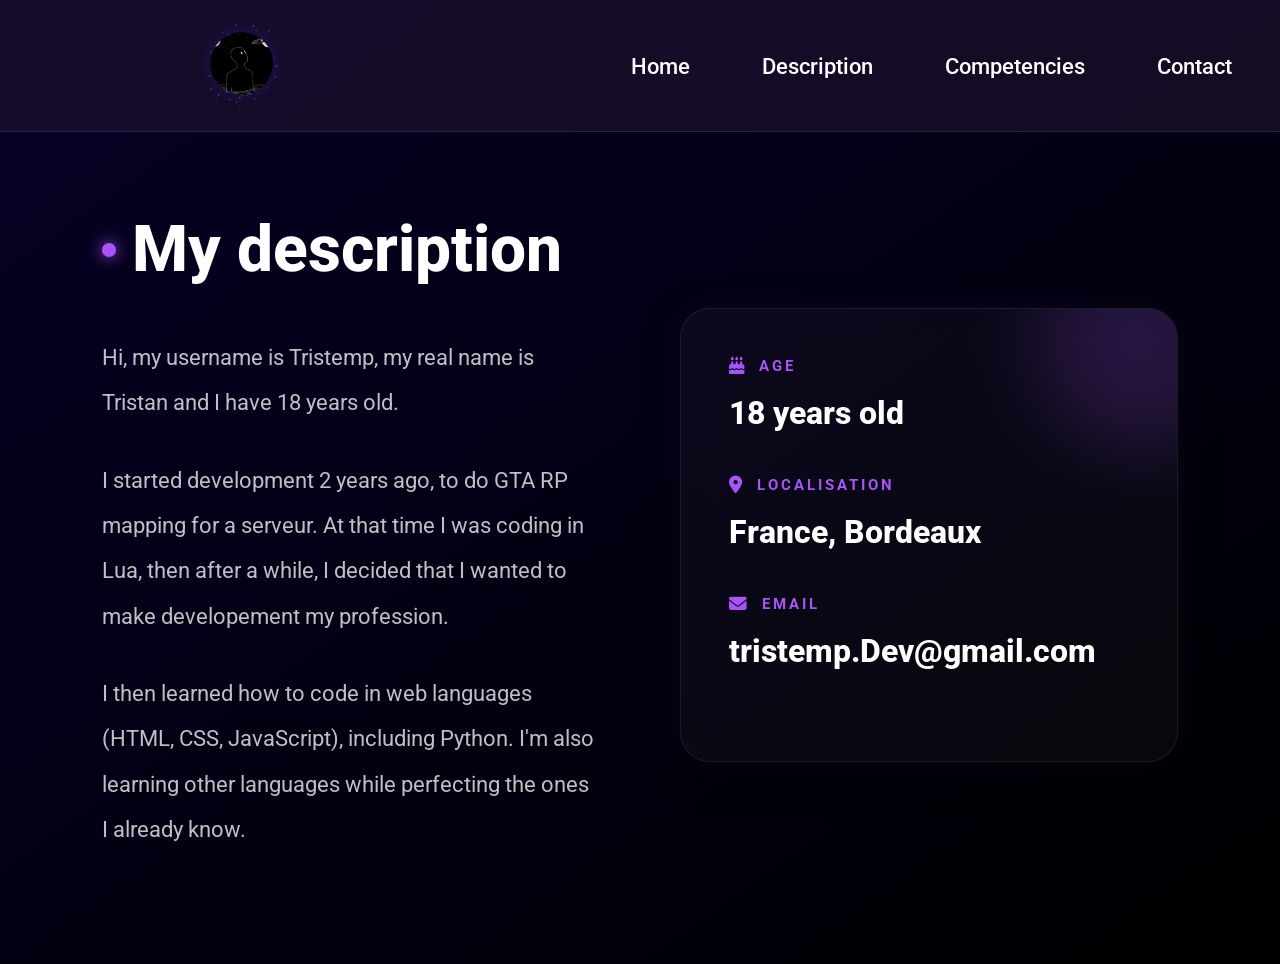
==== HTML/document.html @ f3cb27db "Grand nettoyage : tout à la racine" ====
<!DOCTYPE html>
<html lang="en">

<head>
    <meta charset="UTF-8">
    <meta name="viewport" content="width=device-width, initial-scale=1.0">

    <link rel="stylesheet" href="https://cdnjs.cloudflare.com/ajax/libs/font-awesome/6.5.1/css/all.min.css">

    <link rel="stylesheet" href="../CSS/header.css">
    <link rel="stylesheet" href="../CSS/description.css">

    <title>Description</title>
    <link rel="icon" type="image/svg+xml" href="../media/pp-tristemp.svg">
</head>

<body>
    <header class="header">
        <nav class="header-container">
            <a class="logo">
                <img src="../media/main-img.png" alt="caca de tristan" class="logo-img">
            </a>
            <ul class="nav-links">
                <li><a href="../index.html" class="nav-link">Home</a></li>
                <li><a href="document.html" class="nav-link">Description</a></li>
                <li><a href="#" class="nav-link">Competencies</a></li>
                <li><a href="#" class="nav-link">Contact</a></li>
            </ul>
        </nav>
    </header>

    <div class="main-container">
        <div class="main-txt">
            <h2 class="h2">My description</h2>
            <p class="description">Hi, my username is Tristemp, my real name is Tristan and I have 18 years old.</p>
            <p class="description">I started development 2 years ago, to do GTA RP mapping for a serveur. At that time I
                was coding in Lua, then after a while, I decided that I wanted to make developement my profession.</p>
            <p class="description">I then learned how to code in web languages (HTML, CSS, JavaScript), including
                Python. I'm also learning other languages while perfecting the ones I already know.</p>
        </div>
        <div class="card-container">
            <div class="card">

                <div class="info-box">
                    <div class="info-title">
                        <i class="fa-solid fa-cake-candles"></i>
                        <span>Age</span>
                    </div>

                    <p class="card-txt">18 years old</p>
                </div>

                <div class="info-box">
                    <div class="info-title">
                        <i class="fa-solid fa-location-dot"></i>
                        <span>Localisation</span>
                    </div>

                    <p class="card-txt">France, Bordeaux</p>
                </div>

                <div class="info-box">
                    <div class="info-title">
                        <i class="fa-solid fa-envelope"></i>
                        <span>Email</span>
                    </div>

                    <p class="card-txt">tristemp.Dev@gmail.com</p>
                </div>

            </div>
        </div>
    </div>

</body>

</html>
---- CSS/header.css ----
@import url('https://fonts.googleapis.com/css2?family=Roboto:ital,wght@0,100..900;1,100..900&display=swap');

* {
    margin: 0;
    padding: 0;
    box-sizing: border-box;
    font-family: 'Roboto';
}

.header{
    background: rgba(45, 30, 60, 0.4);
    backdrop-filter: blur(4px);
    -webkit-backdrop-filter: blur(4px);
    position: sticky;
    top: 0;
    z-index: 1000;
    border-bottom: 1px solid rgba(255, 255, 255, 0.1);
}
.header-container{
    width: 100%;
    margin: 0 auto;
    display: grid;
    grid-template-columns: 7.5fr auto 1fr;
    padding: 1rem 2rem;
    align-items: center;
    position: relative;
}

.logo-img {
    height: 95px;
    grid-column: 2;
    justify-self: start;
    object-fit: contain;
    margin-left: 10rem;
    transition: transform 0.3s ease, filter 0.3s ease;
    cursor: pointer;
}

.logo-img:hover{
    transform: scale(1.15);
    filter: brightness(1.2);
}

.nav-links{
    grid-column: 3;
    position: relative;
    display: flex;
    gap: 2.5rem;
    list-style: none;
}

.nav-link{
    color: white;
    text-decoration: none;
    font-weight: 500;
    font-size: 1.4rem ;
    border-radius: 25px;
    padding: 0.5rem 1rem;
    transition: all 0.3s ease;
    position: relative;
    overflow: hidden;
}

.nav-link:hover{
    background-color: rgba(255, 255, 255, 0.1);
    transform: translateY(-2px);
    box-shadow: 0 5px 15px rgba(0, 0, 0, 0.2);

}
---- CSS/description.css ----
@import url('https://fonts.googleapis.com/css2?family=Roboto:wght@100..900&display=swap');

*{
    margin: 0;
    padding: 0;
    box-sizing: border-box;
}

body{
    background: linear-gradient(145deg, #070026, #000000);
    min-height: 100vh;
    font-family: 'Roboto', sans-serif;
    color: white;
    overflow-x: hidden;
}

.container{
    display: flex;
    justify-content: space-between;
    align-items: flex-start;
    gap: 5rem;
    padding: 6rem 8%;
}

.main-txt{
    flex: 1;
    max-width: 750px;
}

.h2{
    font-size: 4rem;
    font-weight: 800;
    display: flex;
    align-items: center;
    margin-bottom: 3rem;
}

.h2::before{
    content: "";
    width: 14px;
    height: 14px;
    background: #a855f7;
    border-radius: 50%;
    margin-right: 16px;
    box-shadow: 0 0 15px #a855f7;
}

.description{
    color: rgba(255,255,255,0.75);
    font-size: 1.35rem;
    line-height: 2.1;
    margin-bottom: 2rem;
}

.main-container{
    display: flex;
    justify-content: space-between;
    align-items: flex-start;
    gap: 5rem;
    padding: 5rem 8%;
}

.main-txt{
    flex: 1;
    max-width: 750px;
}

.card-container{
    flex: 1;
    display: flex;
    justify-content: center;
    margin-top: 6rem;
}

.card{
    width: 100%;
    max-width: 520px;
    padding: 3rem;

    background: rgba(255,255,255,0.03);

    border: 1px solid rgba(255,255,255,0.08);

    border-radius: 30px;

    backdrop-filter: blur(14px);
    -webkit-backdrop-filter: blur(14px);

    position: relative;
    overflow: hidden;

    box-shadow:
        0 10px 40px rgba(0,0,0,0.4),
        0 0 30px rgba(168,85,247,0.08);

    transition: 0.35s ease;
}

.card::before{
    content: "";
    position: absolute;
    top: -80px;
    right: -80px;

    width: 220px;
    height: 220px;

    background: rgba(168,85,247,0.18);

    border-radius: 50%;

    filter: blur(40px);
}

.card:hover{
    transform: translateY(-10px);

    border: 1px solid rgba(168,85,247,0.35);

    box-shadow:
        0 20px 60px rgba(0,0,0,0.5),
        0 0 40px rgba(168,85,247,0.2);
}

.info-box{
    margin-bottom: 2.5rem;
}

.info-title{
    display: flex;
    align-items: center;
    gap: 12px;

    color: #a855f7;

    font-size: 0.95rem;
    font-weight: 700;
    letter-spacing: 3px;
    text-transform: uppercase;

    margin-bottom: 1rem;
}

.info-title i{
    font-size: 1.1rem;
}

.card-txt{
    font-size: 2rem;
    font-weight: 800;
    color: white;
    line-height: 1.4;
}
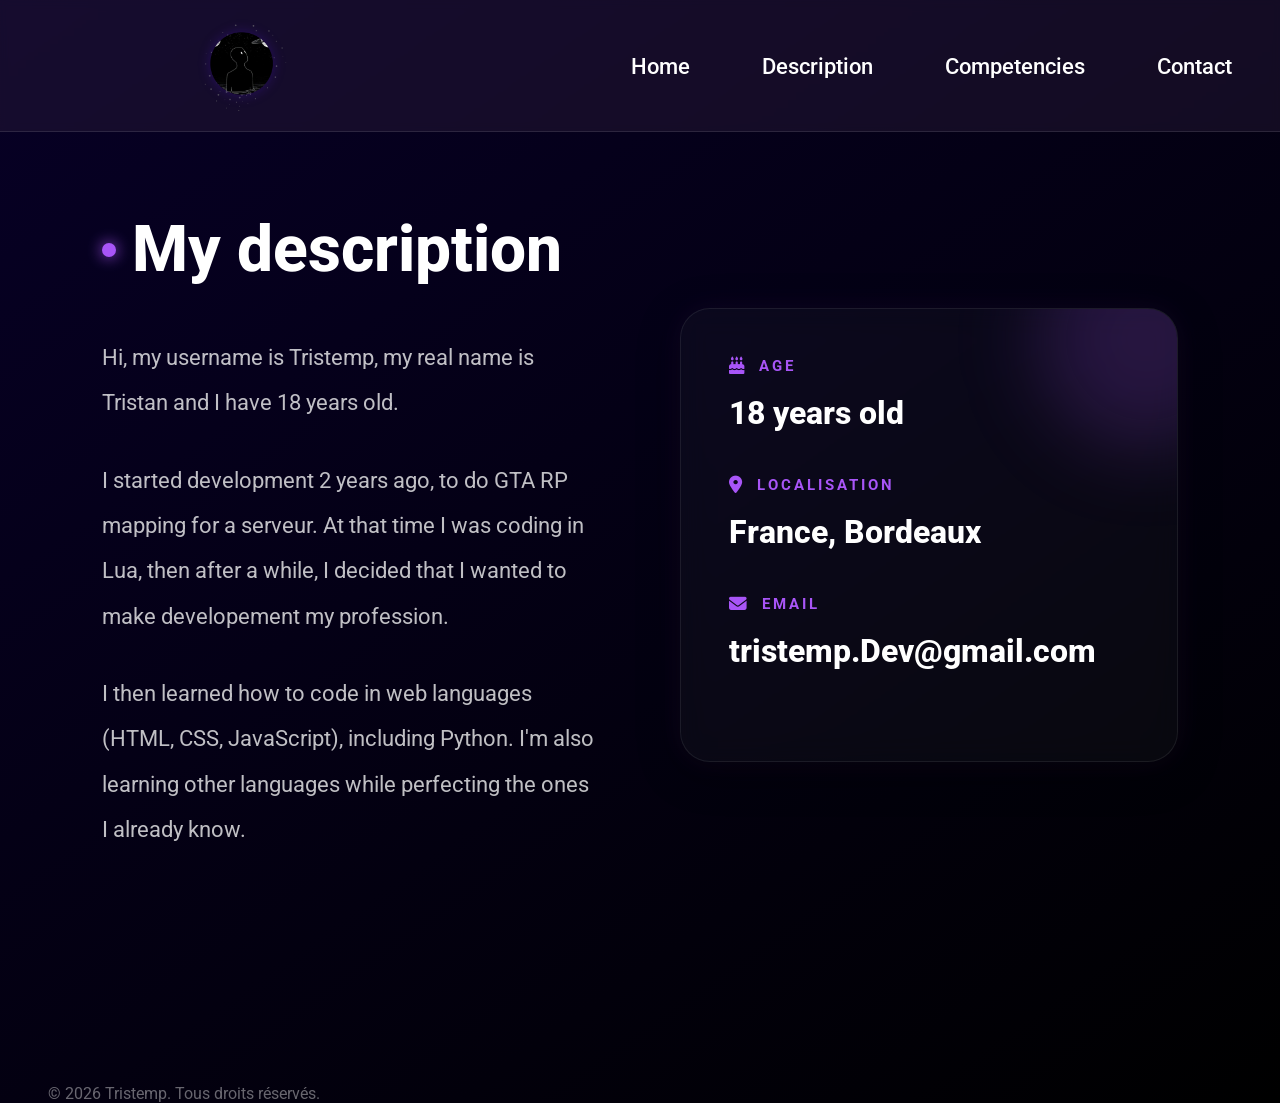
==== commit 7db2ff88: "mise a jour descpr" ====
--- a/HTML/document.html
+++ b/HTML/document.html
@@ -72,6 +72,10 @@
         </div>
     </div>
 
+        <footer>
+    <p class="copyr">&copy; 2026 Tristemp. Tous droits réservés.</p>
+</footer>
+
 </body>
 
 </html>
--- a/CSS/description.css
+++ b/CSS/description.css
@@ -150,4 +150,11 @@
     font-weight: 800;
     color: white;
     line-height: 1.4;
+}
+
+.copyr{
+    color: white;
+    margin-top: 7.5rem;
+    opacity: 0.4;
+    margin-left: 3rem;
 }
